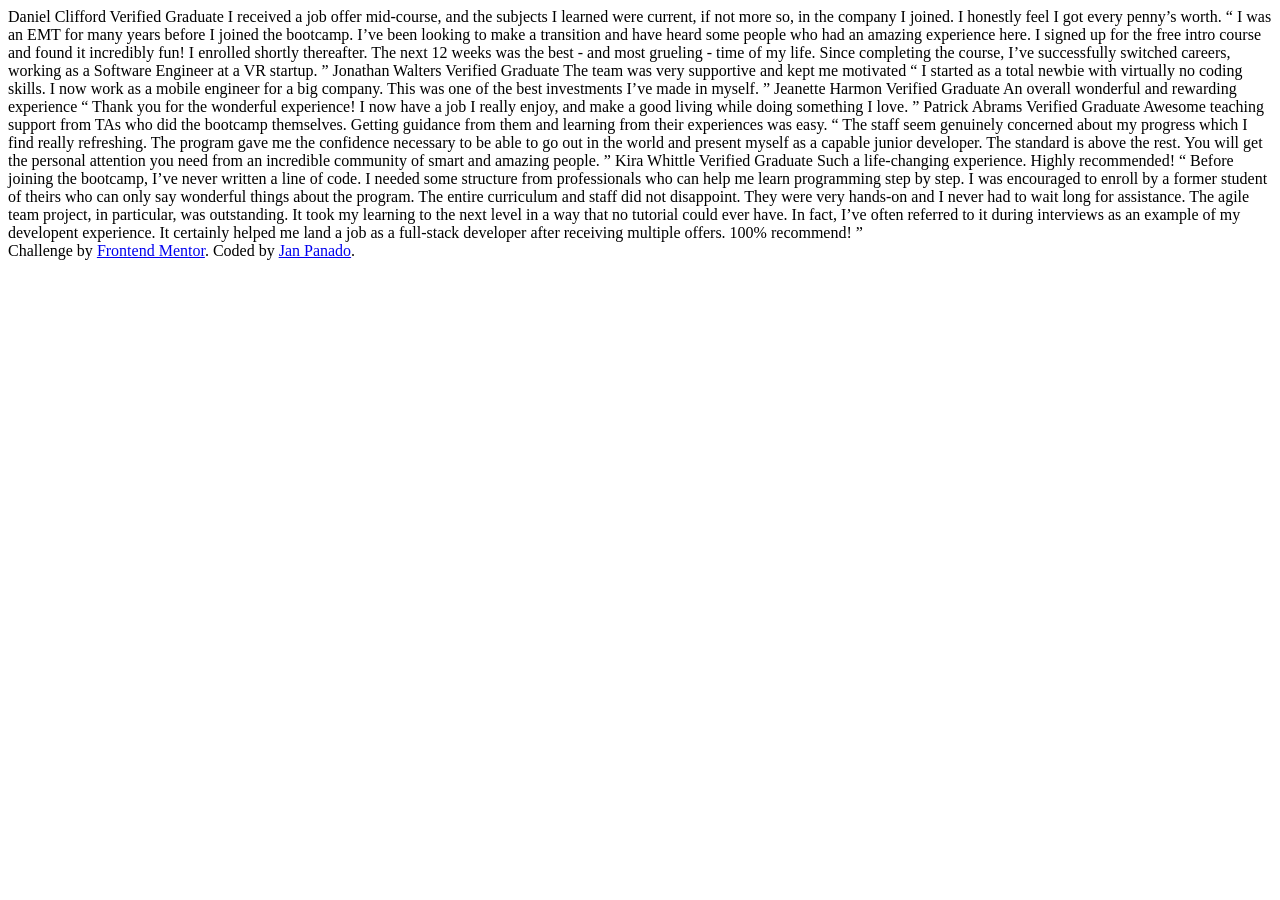
==== index.html @ 542ceae1 "initial commit" ====
<!DOCTYPE html>
<html lang="en">
<head>
  <meta charset="UTF-8">
  <meta name="viewport" content="width=device-width, initial-scale=1.0">

  <link rel="icon" type="image/png" sizes="32x32" href="./images/favicon-32x32.png">
  
  <title>Frontend Mentor | [Challenge Name Here]</title>


</head>
<body>
  Daniel Clifford
  Verified Graduate

  I received a job offer mid-course, and the subjects I learned were current, if not more so, 
  in the company I joined. I honestly feel I got every penny’s worth.

  “ I was an EMT for many years before I joined the bootcamp. I’ve been looking to make a 
  transition and have heard some people who had an amazing experience here. I signed up 
  for the free intro course and found it incredibly fun! I enrolled shortly thereafter. 
  The next 12 weeks was the best - and most grueling - time of my life. Since completing 
  the course, I’ve successfully switched careers, working as a Software Engineer at a VR startup. ”

  Jonathan Walters
  Verified Graduate

  The team was very supportive and kept me motivated

  “ I started as a total newbie with virtually no coding skills. I now work as a mobile engineer 
  for a big company. This was one of the best investments I’ve made in myself. ”

  Jeanette Harmon
  Verified Graduate

  An overall wonderful and rewarding experience

  “ Thank you for the wonderful experience! I now have a job I really enjoy, and make a good living 
  while doing something I love. ”

  Patrick Abrams
  Verified Graduate

  Awesome teaching support from TAs who did the bootcamp themselves. Getting guidance from them and 
  learning from their experiences was easy.

  “ The staff seem genuinely concerned about my progress which I find really refreshing. The program 
  gave me the confidence necessary to be able to go out in the world and present myself as a capable 
  junior developer. The standard is above the rest. You will get the personal attention you need from 
  an incredible community of smart and amazing people. ”

  Kira Whittle
  Verified Graduate

  Such a life-changing experience. Highly recommended!

  “ Before joining the bootcamp, I’ve never written a line of code. I needed some structure from 
  professionals who can help me learn programming step by step. I was encouraged to enroll by a former 
  student of theirs who can only say wonderful things about the program. The entire curriculum and staff 
  did not disappoint. They were very hands-on and I never had to wait long for assistance. The agile team 
  project, in particular, was outstanding. It took my learning to the next level in a way that no tutorial 
  could ever have. In fact, I’ve often referred to it during interviews as an example of my developent 
  experience. It certainly helped me land a job as a full-stack developer after receiving multiple offers. 
  100% recommend! ”
  
  <footer class="attribution">
    Challenge by <a href="https://www.frontendmentor.io/challenges/testimonials-grid-section-Nnw6J7Un7" target="_blank">Frontend Mentor</a>. 
    Coded by <a target="_blank" href="https://janpanado.com/">Jan Panado</a>.
  </footer>
</body>
</html>
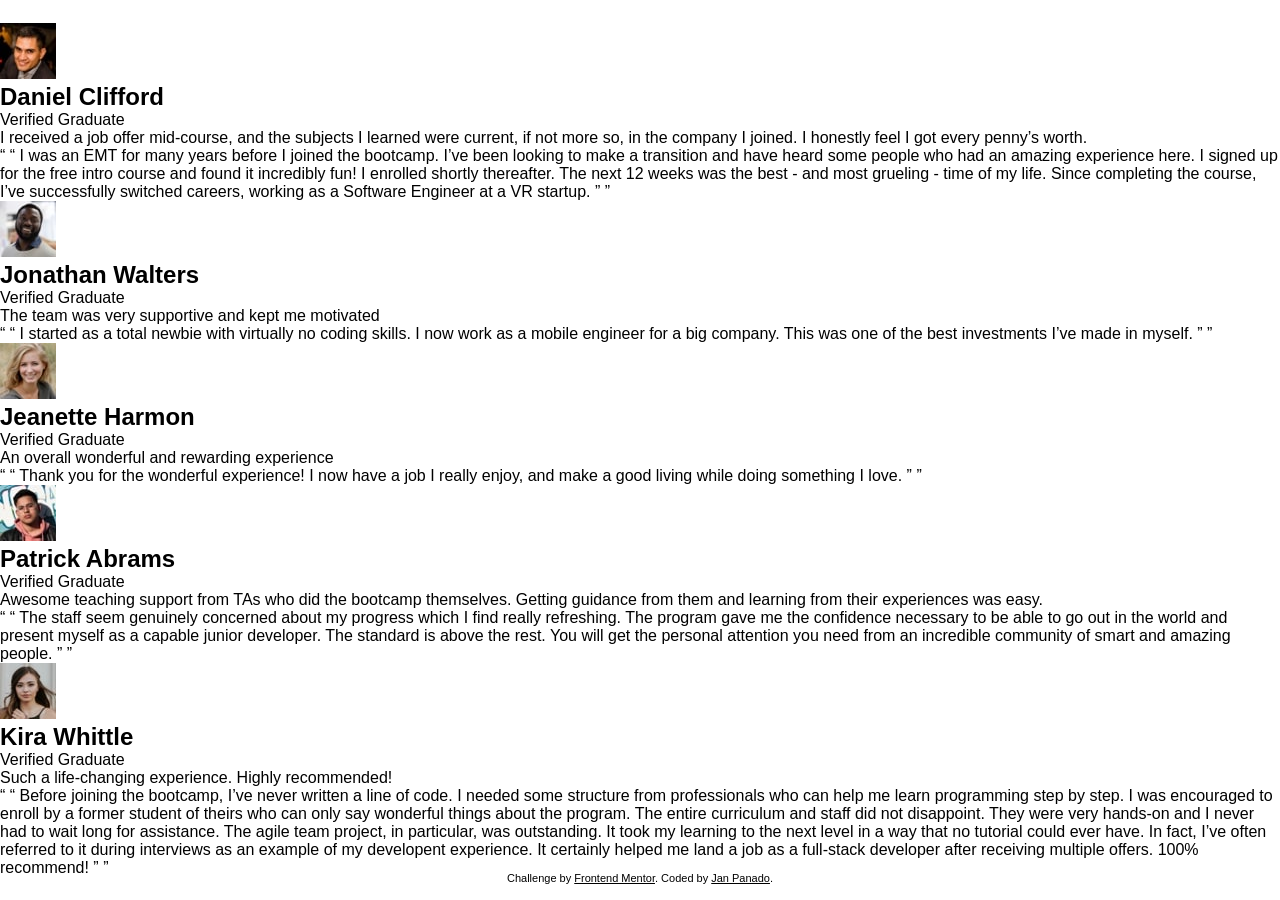
==== commit b8e28a04: "research blockquote and q tags rename figma groups finished html structure" ====
--- a/index.html
+++ b/index.html
@@ -3,66 +3,150 @@
 <head>
   <meta charset="UTF-8">
   <meta name="viewport" content="width=device-width, initial-scale=1.0">
-
+  
   <link rel="icon" type="image/png" sizes="32x32" href="./images/favicon-32x32.png">
   
-  <title>Frontend Mentor | [Challenge Name Here]</title>
-
-
+  <title>Frontend Mentor | Testimonials Grid Section</title>
+  
+  <link rel="stylesheet" href="./assets/css/styles.css">
+  
 </head>
 <body>
-  Daniel Clifford
-  Verified Graduate
+  
+  <main>
+    
+    <div class="container">
+      
+      <article class="card__1">
+        
+        <div class="card__profile">
 
-  I received a job offer mid-course, and the subjects I learned were current, if not more so, 
-  in the company I joined. I honestly feel I got every penny’s worth.
+          <img src="./assets/images/image-daniel.jpg" alt="Daniel Clifford Profile Picture" class="profile__img">
 
-  “ I was an EMT for many years before I joined the bootcamp. I’ve been looking to make a 
-  transition and have heard some people who had an amazing experience here. I signed up 
-  for the free intro course and found it incredibly fun! I enrolled shortly thereafter. 
-  The next 12 weeks was the best - and most grueling - time of my life. Since completing 
-  the course, I’ve successfully switched careers, working as a Software Engineer at a VR startup. ”
+          <div class="profile__text">
+            <h1 class="profile__title">Daniel Clifford</h1>
+            <p class="profile__description">Verified Graduate</p>
+          </div>
 
-  Jonathan Walters
-  Verified Graduate
+        </div>
+        
+        <blockquote class="card__blockquote">
+          I received a job offer mid-course, and the subjects I learned were current, if not more so,
+          in the company I joined. I honestly feel I got every penny’s worth.
+        </blockquote>
+        
+        <q class="card__quote">
+          “ I was an EMT for many years before I joined the bootcamp. I’ve been looking to make a
+          transition and have heard some people who had an amazing experience here. I signed up
+          for the free intro course and found it incredibly fun! I enrolled shortly thereafter.
+          The next 12 weeks was the best - and most grueling - time of my life. Since completing
+          the course, I’ve successfully switched careers, working as a Software Engineer at a VR startup. ”
+        </q>
+        
+      </article>
+      
+      <article class="card__2">
+        
+        <div class="card__profile">
 
-  The team was very supportive and kept me motivated
+          <img src="./assets/images/image-jonathan.jpg" alt="Jonathan Walters Profile Picture" class="profile__img">
 
-  “ I started as a total newbie with virtually no coding skills. I now work as a mobile engineer 
-  for a big company. This was one of the best investments I’ve made in myself. ”
+          <div class="profile__text">
+            <h1 class="profile__title">Jonathan Walters</h1>
+            <p class="profile__description">Verified Graduate</p>
+          </div>
 
-  Jeanette Harmon
-  Verified Graduate
+        </div>
+        
+        <blockquote class="card__blockquote">The team was very supportive and kept me motivated</blockquote>
+        
+        <q class="card__quote">
+          “ I started as a total newbie with virtually no coding skills. I now work as a mobile engineer
+          for a big company. This was one of the best investments I’ve made in myself. ”
+        </q>
+        
+      </article>
+      
+      <article class="card__3">
+        
+        <div class="card__profile">
 
-  An overall wonderful and rewarding experience
+          <img src="./assets/images/image-jeanette.jpg" alt="Jeanette Harmon Profile Picture" class="profile__img">
 
-  “ Thank you for the wonderful experience! I now have a job I really enjoy, and make a good living 
-  while doing something I love. ”
+          <div class="profile__text">
+            <h1 class="profile__title">Jeanette Harmon</h1>
+            <p class="profile__description">Verified Graduate</p>
+          </div>
 
-  Patrick Abrams
-  Verified Graduate
+        </div>
+        
+        <blockquote class="card__blockquote">An overall wonderful and rewarding experience</blockquote>
+        
+        <q class="card__quote">
+          “ Thank you for the wonderful experience! I now have a job I really enjoy, and make a good living
+          while doing something I love. ”
+        </q>
+        
+      </article>
+      
+      <article class="card__4">
+        
+        <div class="card__profile">
 
-  Awesome teaching support from TAs who did the bootcamp themselves. Getting guidance from them and 
-  learning from their experiences was easy.
+          <img src="./assets/images/image-patrick.jpg" alt="Patrick Abrams Profile Picture" class="profile__img">
 
-  “ The staff seem genuinely concerned about my progress which I find really refreshing. The program 
-  gave me the confidence necessary to be able to go out in the world and present myself as a capable 
-  junior developer. The standard is above the rest. You will get the personal attention you need from 
-  an incredible community of smart and amazing people. ”
+          <div class="profile__text">
+            <h1 class="profile__title">Patrick Abrams</h1>
+            <p class="profile__description">Verified Graduate</p>
+          </div>
 
-  Kira Whittle
-  Verified Graduate
+        </div>
+        
+        <blockquote class="card__blockquote">
+          Awesome teaching support from TAs who did the bootcamp themselves. Getting guidance from them and
+          learning from their experiences was easy.
+        </blockquote>
+        
+        <q class="card__quote">
+          “ The staff seem genuinely concerned about my progress which I find really refreshing. The program
+          gave me the confidence necessary to be able to go out in the world and present myself as a capable
+          junior developer. The standard is above the rest. You will get the personal attention you need from
+          an incredible community of smart and amazing people. ”
+        </q>
+        
+      </article>
+      
+      <article class="card__5">
+        
+        <div class="card__profile">
 
-  Such a life-changing experience. Highly recommended!
+          <img src="./assets/images/image-kira.jpg" alt="Kira Whittle Profile Picture" class="profile__img">
 
-  “ Before joining the bootcamp, I’ve never written a line of code. I needed some structure from 
-  professionals who can help me learn programming step by step. I was encouraged to enroll by a former 
-  student of theirs who can only say wonderful things about the program. The entire curriculum and staff 
-  did not disappoint. They were very hands-on and I never had to wait long for assistance. The agile team 
-  project, in particular, was outstanding. It took my learning to the next level in a way that no tutorial 
-  could ever have. In fact, I’ve often referred to it during interviews as an example of my developent 
-  experience. It certainly helped me land a job as a full-stack developer after receiving multiple offers. 
-  100% recommend! ”
+          <div class="profile__text">
+            <h1 class="profile__title">Kira Whittle</h1>
+            <p class="profile__description">Verified Graduate</p>
+          </div>
+          
+        </div>
+        
+        <blockquote class="card__blockquote">Such a life-changing experience. Highly recommended!</blockquote>
+        
+        <q class="card__quote">
+          “ Before joining the bootcamp, I’ve never written a line of code. I needed some structure from
+          professionals who can help me learn programming step by step. I was encouraged to enroll by a former
+          student of theirs who can only say wonderful things about the program. The entire curriculum and staff
+          did not disappoint. They were very hands-on and I never had to wait long for assistance. The agile team
+          project, in particular, was outstanding. It took my learning to the next level in a way that no tutorial
+          could ever have. In fact, I’ve often referred to it during interviews as an example of my developent
+          experience. It certainly helped me land a job as a full-stack developer after receiving multiple offers.
+          100% recommend! ”
+        </q>
+        
+      </article>
+      
+    </div>
+    
+  </main>
   
   <footer class="attribution">
     Challenge by <a href="https://www.frontendmentor.io/challenges/testimonials-grid-section-Nnw6J7Un7" target="_blank">Frontend Mentor</a>. 
--- a/assets/css/styles.css
+++ b/assets/css/styles.css
@@ -0,0 +1,108 @@
+/* 
+## Colors
+
+### Primary
+
+
+### Neutral
+
+
+Note for text colors:
+
+1. "Verified Graduate" has the same color as the person's name with 50% opacity
+2. Review paragraphs inside the quotations have the same color as well, but are at 70% opacity
+
+## Typography
+
+### Body Copy
+
+- Font size: 13px
+
+### Font
+
+- Family: [Barlow Semi Condensed](https://fonts.google.com/specimen/Barlow+Semi+Condensed)
+- Weights: 500, 600
+ */
+/* #region Defaults */
+html {
+  box-sizing: border-box;
+  scroll-behavior: smooth;
+  height: 100%;
+  width: 100%;
+  --moderate-violet: hsl(263, 55%, 52%);
+  --very-dark-grayish-blue: hsl(217, 19%, 35%);
+  --very-dark-blackish-blue: hsl(219, 29%, 14%);
+  --white: hsl(0, 0%, 100%);
+  --light-gray: hsl(0, 0%, 81%);
+  --light-grayish-blue: hsl(210, 46%, 95%);
+  --ff-head: "Fraunces", serif;
+  --ff-body: "Montserrat", sans-serif;
+  --fz-1: calc(32 / 16 * 1rem);
+  --fz-2: calc(14 / 16 * 1rem);
+  --fz-3: calc(12 / 16 * 1rem);
+  --s-500: calc(40 / 16 * 1rem);
+  --s-300: calc(24 / 16 * 1rem);
+  --s-200: calc(16 / 16 * 1rem);
+  --s-150: calc(12 / 16 * 1rem);
+  --s-100: calc(8 / 16 * 1rem);
+  --s-50: calc(4 / 16 * 1rem);
+}
+
+*, *::before, *::after {
+  box-sizing: inherit;
+}
+
+:not(ul, ol, li) {
+  margin: 0;
+}
+
+body {
+  width: inherit;
+  height: inherit;
+  font-optical-sizing: auto;
+  font-family: var(--ff-body);
+  background-color: var(--cream);
+}
+
+.attribution {
+  position: fixed;
+  left: 0;
+  right: 0;
+  bottom: 1rem;
+  font-size: 0.6875rem;
+  text-align: center;
+  color: var(--aurometal-saurus);
+}
+
+.attribution a {
+  transition: 0.4s;
+  color: var(--gunmetal);
+}
+
+.attribution a:hover,
+.attribution a:visited {
+  color: var(--deep-aquamarine);
+  text-decoration: none;
+}
+
+/* #endregion Defaults */
+/* #region Reusable CSS */
+.grid {
+  display: grid;
+}
+
+/* #endregion Reusable CSS */
+/* #region Mobile 375px */
+main {
+  width: inherit;
+  height: inherit;
+  display: grid;
+  place-content: center;
+}
+
+/* #endregion Mobile 375px */
+/* #region Extra Small 320px */
+/* #endregion Extra Small 320px */
+/* #region Desktop 768px */
+/* Desktop Active */
+/* #endregion Desktop 768px */
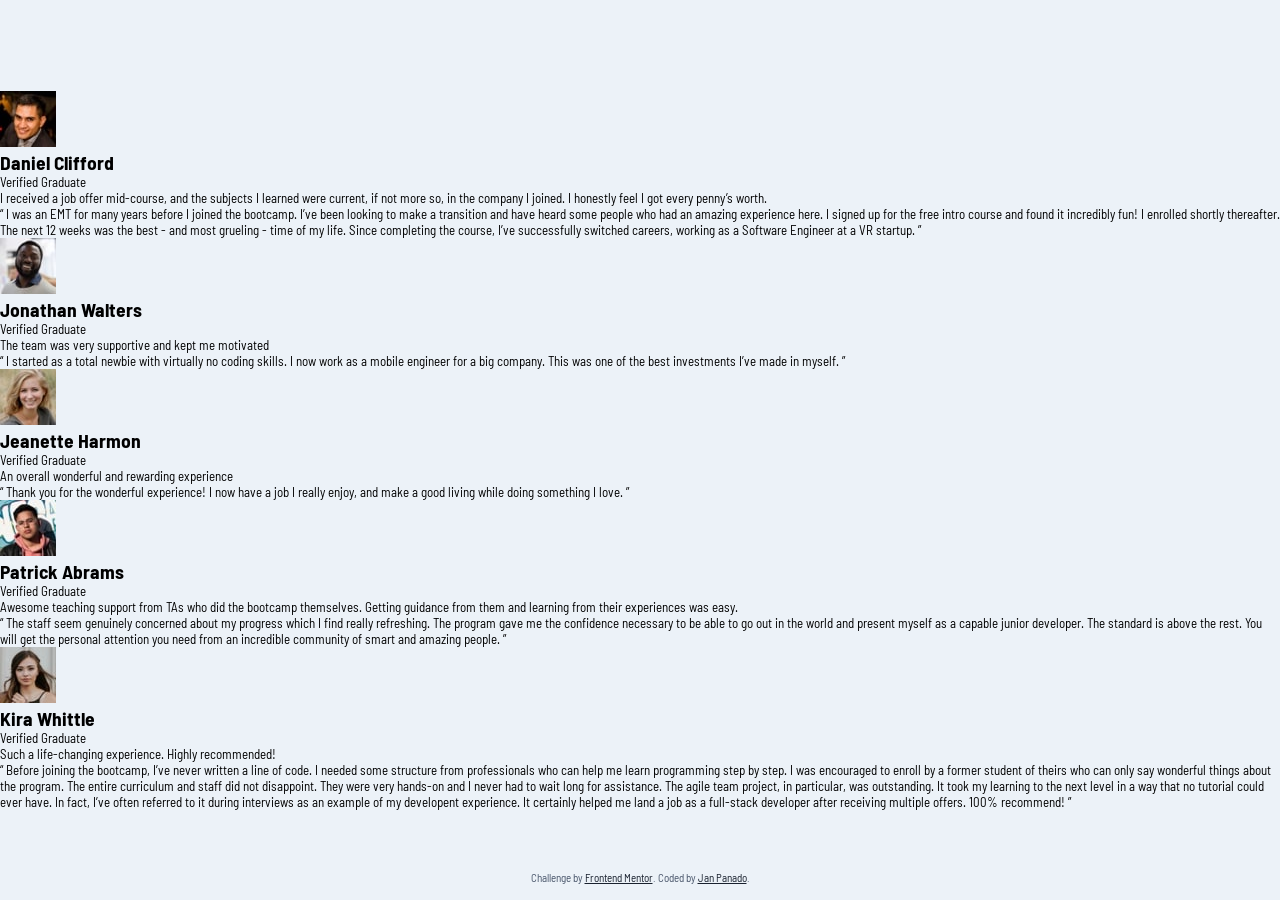
==== commit 4e43f46e: "remove extra quotes connect google fonts initialized scss base" ====
--- a/index.html
+++ b/index.html
@@ -7,6 +7,10 @@
   <link rel="icon" type="image/png" sizes="32x32" href="./images/favicon-32x32.png">
   
   <title>Frontend Mentor | Testimonials Grid Section</title>
+  
+  <link rel="preconnect" href="https://fonts.googleapis.com">
+  <link rel="preconnect" href="https://fonts.gstatic.com" crossorigin>
+  <link href="https://fonts.googleapis.com/css2?family=Barlow+Semi+Condensed:wght@500;600&display=swap" rel="stylesheet">
   
   <link rel="stylesheet" href="./assets/css/styles.css">
   
@@ -36,11 +40,11 @@
         </blockquote>
         
         <q class="card__quote">
-          “ I was an EMT for many years before I joined the bootcamp. I’ve been looking to make a
+          I was an EMT for many years before I joined the bootcamp. I’ve been looking to make a
           transition and have heard some people who had an amazing experience here. I signed up
           for the free intro course and found it incredibly fun! I enrolled shortly thereafter.
           The next 12 weeks was the best - and most grueling - time of my life. Since completing
-          the course, I’ve successfully switched careers, working as a Software Engineer at a VR startup. ”
+          the course, I’ve successfully switched careers, working as a Software Engineer at a VR startup.
         </q>
         
       </article>
@@ -61,8 +65,8 @@
         <blockquote class="card__blockquote">The team was very supportive and kept me motivated</blockquote>
         
         <q class="card__quote">
-          “ I started as a total newbie with virtually no coding skills. I now work as a mobile engineer
-          for a big company. This was one of the best investments I’ve made in myself. ”
+          I started as a total newbie with virtually no coding skills. I now work as a mobile engineer
+          for a big company. This was one of the best investments I’ve made in myself.
         </q>
         
       </article>
@@ -83,8 +87,8 @@
         <blockquote class="card__blockquote">An overall wonderful and rewarding experience</blockquote>
         
         <q class="card__quote">
-          “ Thank you for the wonderful experience! I now have a job I really enjoy, and make a good living
-          while doing something I love. ”
+          Thank you for the wonderful experience! I now have a job I really enjoy, and make a good living
+          while doing something I love.
         </q>
         
       </article>
@@ -108,10 +112,10 @@
         </blockquote>
         
         <q class="card__quote">
-          “ The staff seem genuinely concerned about my progress which I find really refreshing. The program
+          The staff seem genuinely concerned about my progress which I find really refreshing. The program
           gave me the confidence necessary to be able to go out in the world and present myself as a capable
           junior developer. The standard is above the rest. You will get the personal attention you need from
-          an incredible community of smart and amazing people. ”
+          an incredible community of smart and amazing people.
         </q>
         
       </article>
@@ -132,14 +136,14 @@
         <blockquote class="card__blockquote">Such a life-changing experience. Highly recommended!</blockquote>
         
         <q class="card__quote">
-          “ Before joining the bootcamp, I’ve never written a line of code. I needed some structure from
+          Before joining the bootcamp, I’ve never written a line of code. I needed some structure from
           professionals who can help me learn programming step by step. I was encouraged to enroll by a former
           student of theirs who can only say wonderful things about the program. The entire curriculum and staff
           did not disappoint. They were very hands-on and I never had to wait long for assistance. The agile team
           project, in particular, was outstanding. It took my learning to the next level in a way that no tutorial
           could ever have. In fact, I’ve often referred to it during interviews as an example of my developent
           experience. It certainly helped me land a job as a full-stack developer after receiving multiple offers.
-          100% recommend! ”
+          100% recommend!
         </q>
         
       </article>
--- a/assets/css/styles.css
+++ b/assets/css/styles.css
@@ -1,27 +1,6 @@
 /* 
-## Colors
-
-### Primary
-
-
-### Neutral
-
-
-Note for text colors:
-
-1. "Verified Graduate" has the same color as the person's name with 50% opacity
-2. Review paragraphs inside the quotations have the same color as well, but are at 70% opacity
-
-## Typography
-
-### Body Copy
-
-- Font size: 13px
-
-### Font
-
-- Family: [Barlow Semi Condensed](https://fonts.google.com/specimen/Barlow+Semi+Condensed)
-- Weights: 500, 600
+1. .profile__description same color as .profile__title opacity: .5;
+2. .card__quote same color as well, but opacity: .7;
  */
 /* #region Defaults */
 html {
@@ -35,11 +14,12 @@
   --white: hsl(0, 0%, 100%);
   --light-gray: hsl(0, 0%, 81%);
   --light-grayish-blue: hsl(210, 46%, 95%);
-  --ff-head: "Fraunces", serif;
-  --ff-body: "Montserrat", sans-serif;
-  --fz-1: calc(32 / 16 * 1rem);
-  --fz-2: calc(14 / 16 * 1rem);
-  --fz-3: calc(12 / 16 * 1rem);
+  --ff-body: "Barlow Semi Condensed", sans-serif;
+  --fz-head: calc(20 / 16 * 1rem);
+  --fz-body: calc(13 / 16 * 1rem);
+  --fz-sub: calc(11 / 16 * 1rem);
+  --fw-medium: 500;
+  --fw-semi-bold: 600;
   --s-500: calc(40 / 16 * 1rem);
   --s-300: calc(24 / 16 * 1rem);
   --s-200: calc(16 / 16 * 1rem);
@@ -61,7 +41,8 @@
   height: inherit;
   font-optical-sizing: auto;
   font-family: var(--ff-body);
-  background-color: var(--cream);
+  font-size: var(--fz-body);
+  background-color: var(--light-grayish-blue);
 }
 
 .attribution {
@@ -71,17 +52,17 @@
   bottom: 1rem;
   font-size: 0.6875rem;
   text-align: center;
-  color: var(--aurometal-saurus);
+  color: var(--very-dark-grayish-blue);
 }
 
 .attribution a {
   transition: 0.4s;
-  color: var(--gunmetal);
+  color: var(--very-dark-blackish-blue);
 }
 
 .attribution a:hover,
 .attribution a:visited {
-  color: var(--deep-aquamarine);
+  color: var(--moderate-violet);
   text-decoration: none;
 }
 
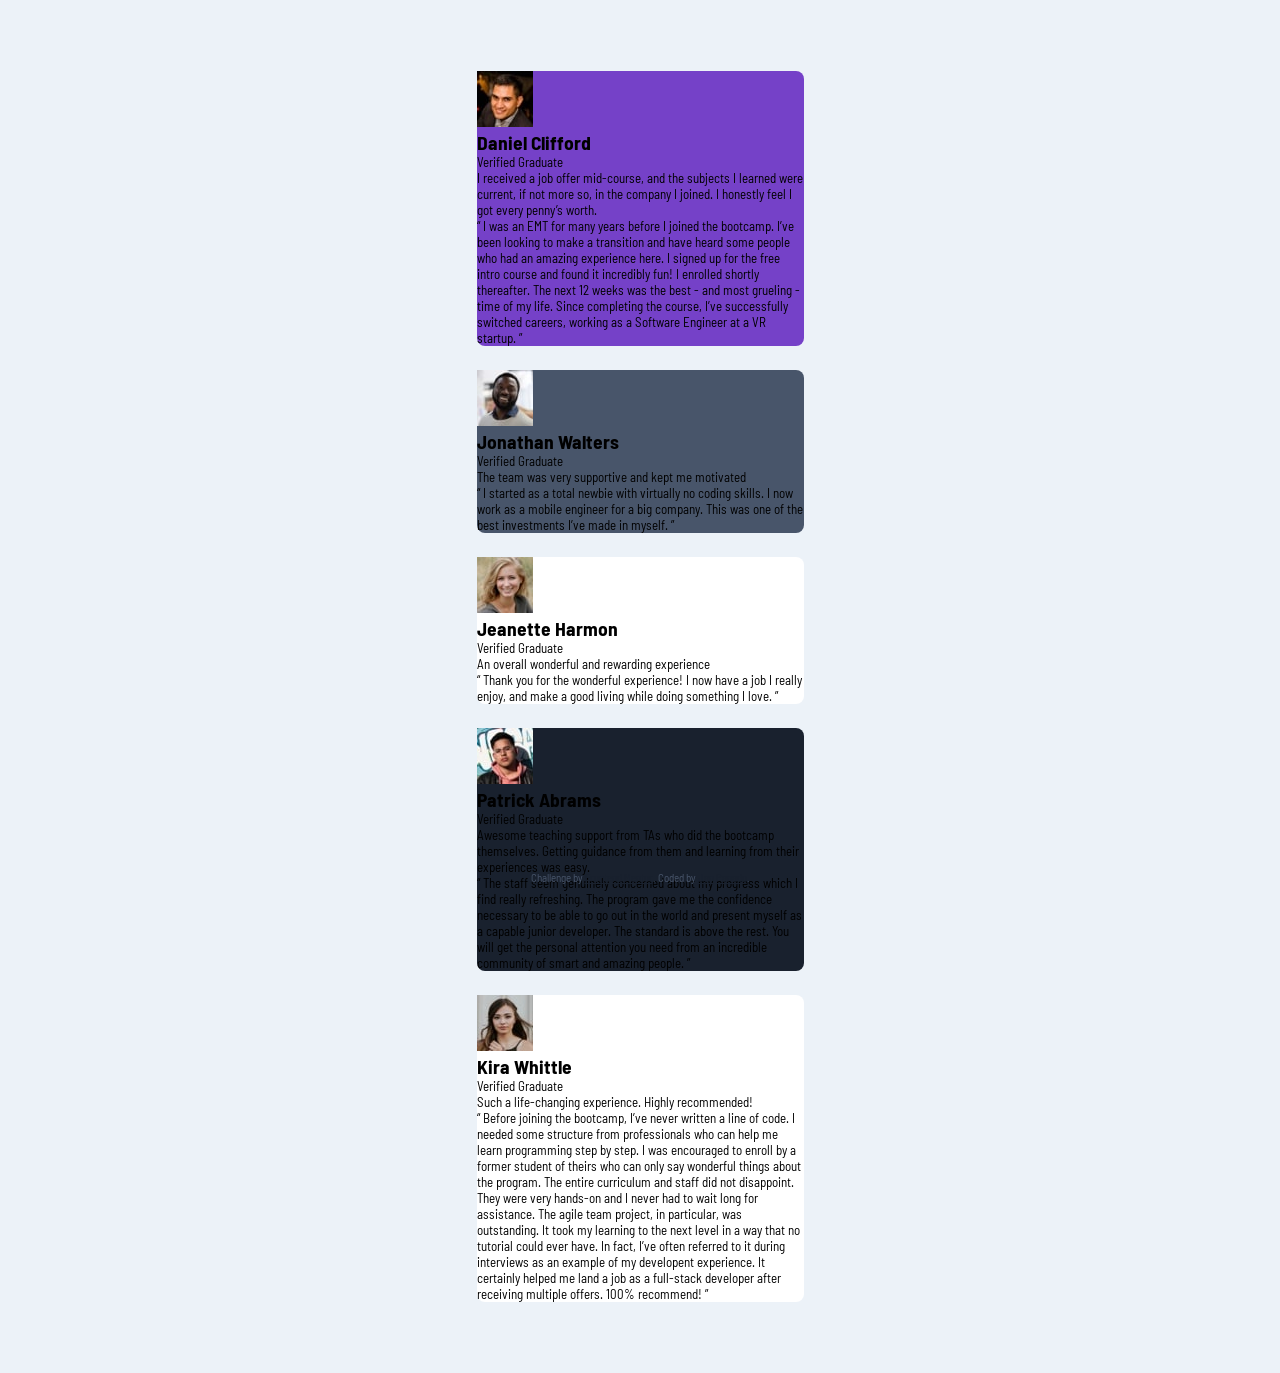
==== commit 6ea1a41b: "- updated html classes - started scss selectors" ====
--- a/index.html
+++ b/index.html
@@ -19,9 +19,9 @@
   
   <main>
     
-    <div class="container">
+    <div class="container grid">
       
-      <article class="card__1">
+      <article class="card__1 card grid">
         
         <div class="card__profile">
 
@@ -49,7 +49,7 @@
         
       </article>
       
-      <article class="card__2">
+      <article class="card__2 card grid">
         
         <div class="card__profile">
 
@@ -71,7 +71,7 @@
         
       </article>
       
-      <article class="card__3">
+      <article class="card__3 card grid">
         
         <div class="card__profile">
 
@@ -93,7 +93,7 @@
         
       </article>
       
-      <article class="card__4">
+      <article class="card__4 card grid">
         
         <div class="card__profile">
 
@@ -120,7 +120,7 @@
         
       </article>
       
-      <article class="card__5">
+      <article class="card__5 card grid">
         
         <div class="card__profile">
 
--- a/assets/css/styles.css
+++ b/assets/css/styles.css
@@ -76,9 +76,43 @@
 /* #region Mobile 375px */
 main {
   width: inherit;
-  height: inherit;
+  height: auto;
   display: grid;
   place-content: center;
+}
+
+.container {
+  padding-block: 4.4375rem;
+  padding-inline: var(--s-300);
+  row-gap: var(--s-300);
+}
+
+.card {
+  width: 20.4375rem;
+  border-radius: var(--s-100);
+}
+
+.card__1 {
+  background-color: var(--moderate-violet);
+  background-image: url(../assets/images/bg-pattern-quotation.svg);
+  background-position: top right;
+  background-size: 104px 102px;
+}
+
+.card__2 {
+  background-color: var(--very-dark-grayish-blue);
+}
+
+.card__3 {
+  background-color: var(--white);
+}
+
+.card__4 {
+  background-color: var(--very-dark-blackish-blue);
+}
+
+.card__5 {
+  background-color: var(--white);
 }
 
 /* #endregion Mobile 375px */
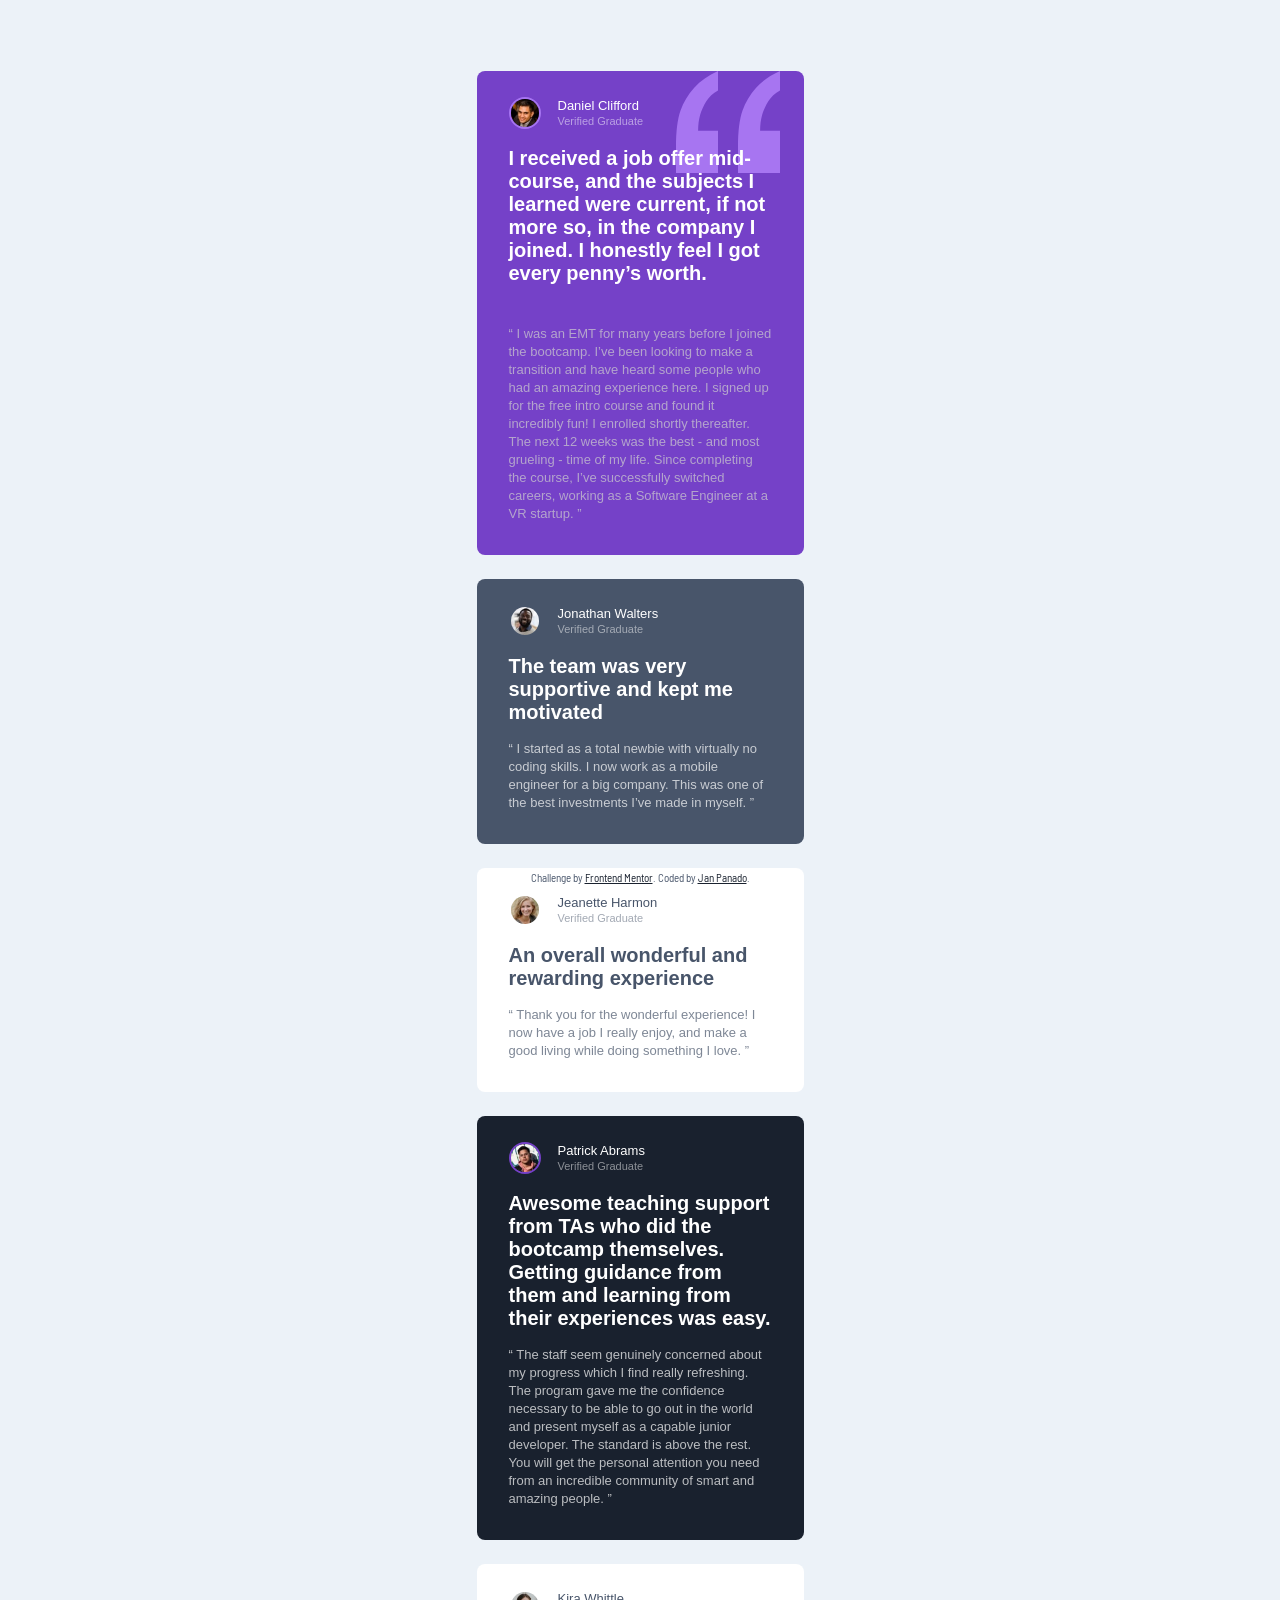
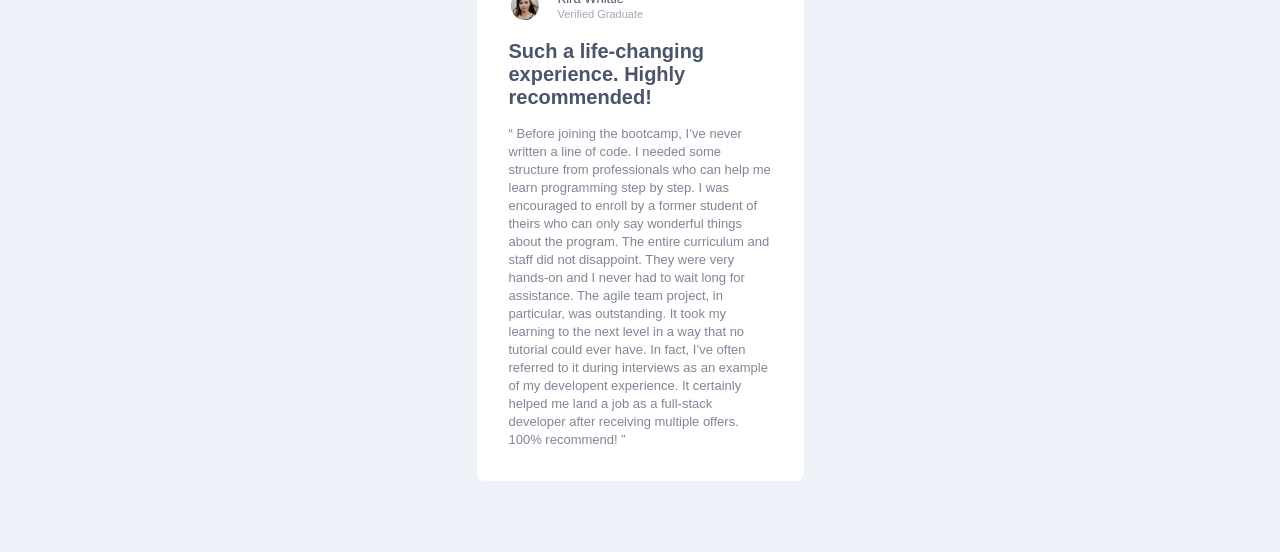
==== commit 62d51042: "finished rough mobile 375px" ====
--- a/index.html
+++ b/index.html
@@ -22,6 +22,10 @@
     <div class="container grid">
       
       <article class="card__1 card grid">
+
+        <svg width="104" height="102" xmlns="http://www.w3.org/2000/svg">
+          <path d="M104 102V59.727H84.114c0-5.871.689-11.182 2.068-15.933 1.379-4.75 3.42-9.287 6.125-13.61C95.01 25.86 98.909 22.257 104 19.375V0c-9.758 4.27-17.712 9.874-23.864 16.813-6.151 6.939-10.712 14.545-13.681 22.818C63.485 47.904 62 59.941 62 75.74V102h42zm-62 0V59.727H22.114c0-5.871.689-11.182 2.068-15.933 1.379-4.75 3.42-9.287 6.125-13.61C33.01 25.86 36.909 22.257 42 19.375V0c-9.652 4.27-17.58 9.874-23.784 16.813C12.01 23.752 7.424 31.358 4.455 39.631 1.485 47.904 0 59.941 0 75.74V102h42z" fill="#A775F1" fill-rule="nonzero"/>
+        </svg>
         
         <div class="card__profile">
 
@@ -46,7 +50,7 @@
           The next 12 weeks was the best - and most grueling - time of my life. Since completing
           the course, I’ve successfully switched careers, working as a Software Engineer at a VR startup.
         </q>
-        
+      
       </article>
       
       <article class="card__2 card grid">
--- a/assets/css/styles.css
+++ b/assets/css/styles.css
@@ -1,7 +1,3 @@
-/* 
-1. .profile__description same color as .profile__title opacity: .5;
-2. .card__quote same color as well, but opacity: .7;
- */
 /* #region Defaults */
 html {
   box-sizing: border-box;
@@ -46,7 +42,7 @@
 }
 
 .attribution {
-  position: fixed;
+  position: static;
   left: 0;
   right: 0;
   bottom: 1rem;
@@ -90,34 +86,102 @@
 .card {
   width: 20.4375rem;
   border-radius: var(--s-100);
+  padding: 1.625rem 2rem 2rem 2rem;
+}
+
+.card__profile {
+  display: flex;
+  align-items: center;
+  column-gap: 1.0625rem;
+  margin-block-end: 1.125rem;
+}
+
+.profile__img {
+  box-sizing: content-box;
+  width: 1.75rem;
+  height: 1.75rem;
+  border: 2px solid transparent;
+  border-radius: 100vmax;
+}
+
+.profile__text {
+  display: grid;
+  row-gap: 0.25rem;
+}
+
+.profile__title {
+  font-size: var(--fz-body);
+  font-weight: var(--fw-medium);
+  line-height: 1em;
+}
+
+.profile__description {
+  font-size: var(--fz-sub);
+  font-weight: var(--fw-medium);
+  line-height: 1em;
+  opacity: 50%;
+}
+
+.card__blockquote {
+  margin-block-end: 1rem;
+  font-size: var(--fz-head);
+  font-weight: var(--fw-semi-bold);
+  line-height: auto;
+}
+
+.card__quote {
+  font-weight: var(--fw-medium);
+  line-height: 1.3846153846em;
+  opacity: 70%;
 }
 
 .card__1 {
   background-color: var(--moderate-violet);
-  background-image: url(../assets/images/bg-pattern-quotation.svg);
-  background-position: top right;
-  background-size: 104px 102px;
+  color: var(--white);
+  position: relative;
+}
+.card__1 > svg {
+  position: absolute;
+  right: 1.5rem;
+}
+.card__1 .card__blockquote {
+  margin-block-end: 2.5rem;
+  z-index: 1;
+}
+.card__1 .card__quote {
+  color: #cfcfcf;
+}
+.card__1 .profile__img {
+  border-color: hsl(264, 82%, 70%);
 }
 
 .card__2 {
   background-color: var(--very-dark-grayish-blue);
+  color: var(--white);
 }
 
-.card__3 {
+.card__3,
+.card__5 {
   background-color: var(--white);
+  color: var(--very-dark-grayish-blue);
 }
 
 .card__4 {
   background-color: var(--very-dark-blackish-blue);
+  color: var(--white);
 }
-
-.card__5 {
-  background-color: var(--white);
+.card__4 .profile__img {
+  border-color: hsl(263, 55%, 52%);
 }
 
 /* #endregion Mobile 375px */
 /* #region Extra Small 320px */
 /* #endregion Extra Small 320px */
 /* #region Desktop 768px */
+@media only screen and (min-width: 48em) {
+  .attribution {
+    position: fixed;
+  }
+}
 /* Desktop Active */
 /* #endregion Desktop 768px */
